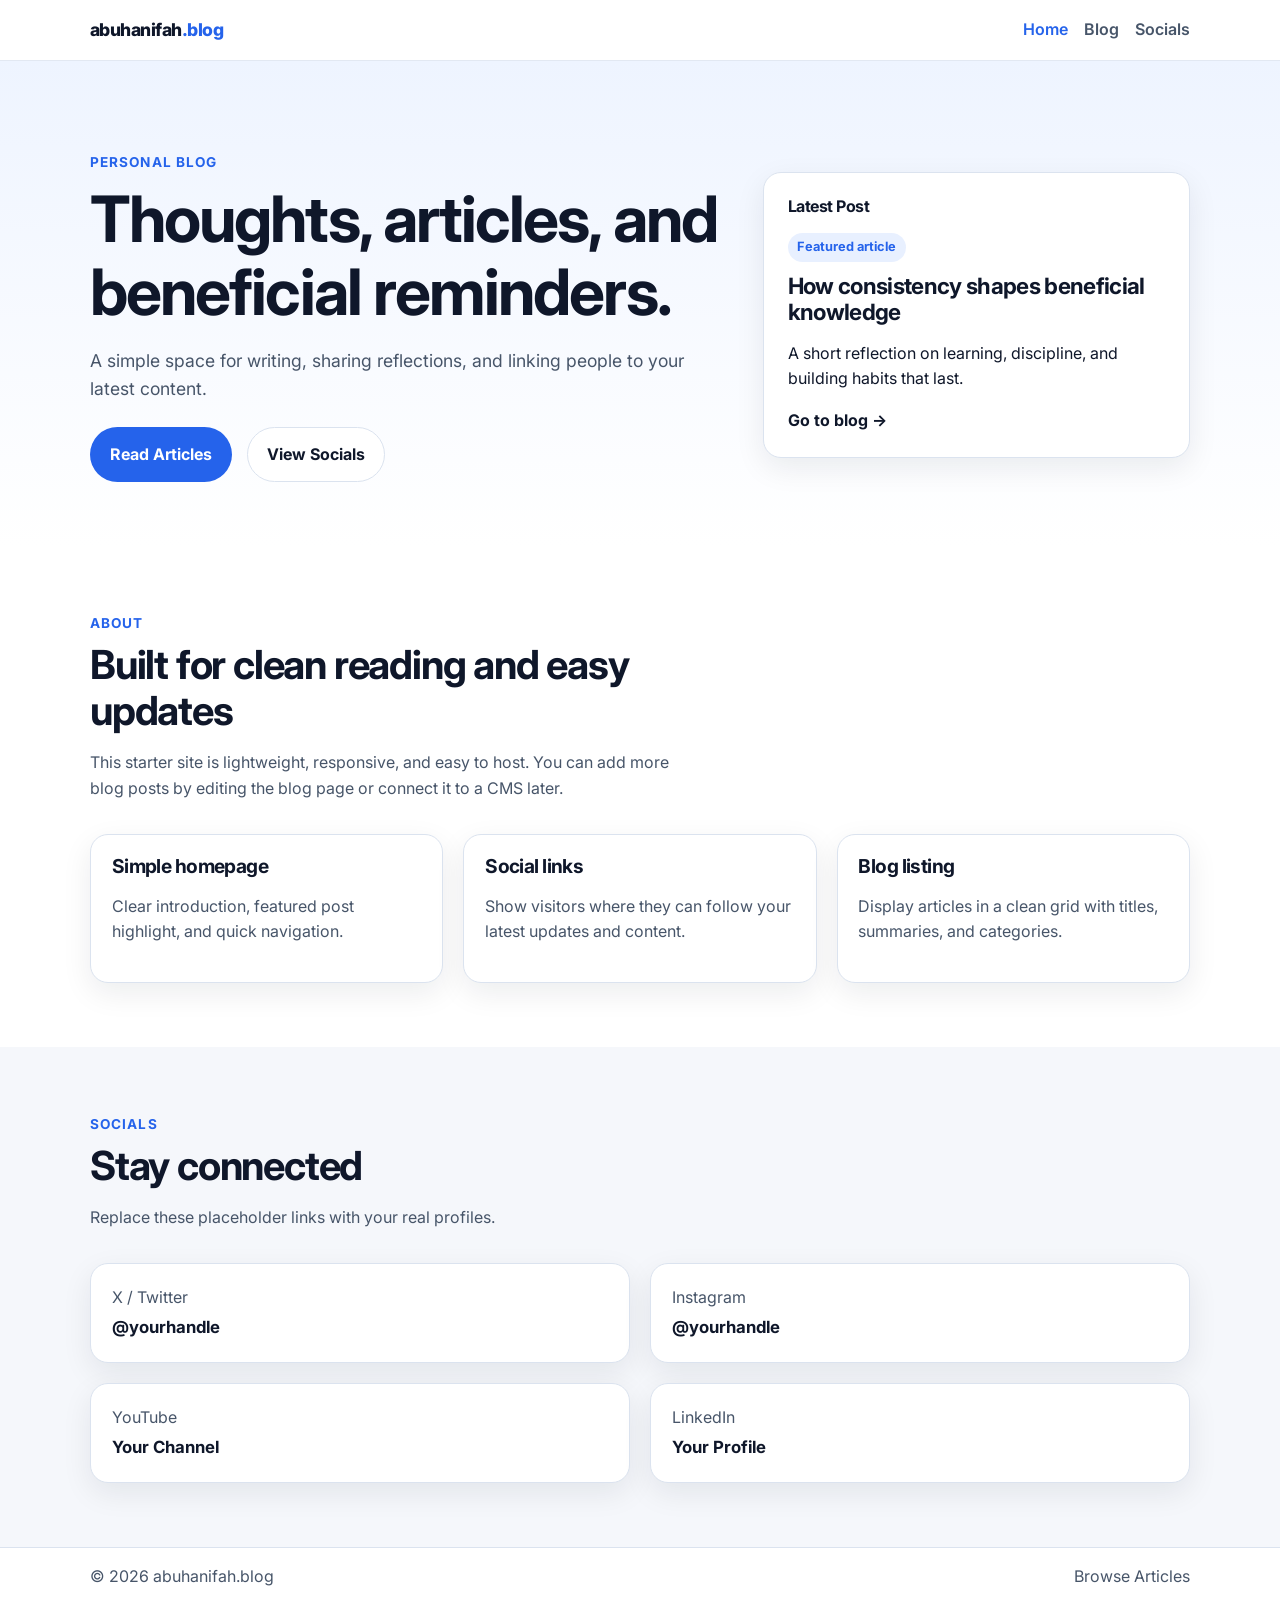
==== index.html @ 2b9542d7 "Test" ====
<!DOCTYPE html>
<html lang="en">
<head>
  <meta charset="UTF-8" />
  <meta name="viewport" content="width=device-width, initial-scale=1.0" />
  <meta name="description" content="Abu Hanifah Blog - reflections, articles, and social links." />
  <title>Abu Hanifah Blog</title>
  <link rel="preconnect" href="https://fonts.googleapis.com">
  <link rel="preconnect" href="https://fonts.gstatic.com" crossorigin>
  <link href="https://fonts.googleapis.com/css2?family=Inter:wght@400;500;600;700;800&display=swap" rel="stylesheet">
  <link rel="stylesheet" href="style.css" />
</head>
<body>
  <header class="site-header">
    <div class="container nav-wrap">
      <a href="index.html" class="logo">abuhanifah<span>.blog</span></a>
      <nav class="nav">
        <a href="index.html" class="active">Home</a>
        <a href="blog.html">Blog</a>
        <a href="#socials">Socials</a>
      </nav>
    </div>
  </header>

  <main>
    <section class="hero">
      <div class="container hero-grid">
        <div>
          <p class="eyebrow">Personal blog</p>
          <h1>Thoughts, articles, and beneficial reminders.</h1>
          <p class="lead">
            A simple space for writing, sharing reflections, and linking people to your latest content.
          </p>
          <div class="hero-actions">
            <a href="blog.html" class="btn btn-primary">Read Articles</a>
            <a href="#socials" class="btn btn-secondary">View Socials</a>
          </div>
        </div>
        <div class="hero-card">
          <h2>Latest Post</h2>
          <p class="post-tag">Featured article</p>
          <h3>How consistency shapes beneficial knowledge</h3>
          <p>
            A short reflection on learning, discipline, and building habits that last.
          </p>
          <a href="blog.html" class="text-link">Go to blog →</a>
        </div>
      </div>
    </section>

    <section class="section">
      <div class="container">
        <div class="section-head">
          <p class="eyebrow">About</p>
          <h2>Built for clean reading and easy updates</h2>
          <p>
            This starter site is lightweight, responsive, and easy to host. You can add more blog posts by editing the blog page or connect it to a CMS later.
          </p>
        </div>

        <div class="feature-grid">
          <article class="card">
            <h3>Simple homepage</h3>
            <p>Clear introduction, featured post highlight, and quick navigation.</p>
          </article>
          <article class="card">
            <h3>Social links</h3>
            <p>Show visitors where they can follow your latest updates and content.</p>
          </article>
          <article class="card">
            <h3>Blog listing</h3>
            <p>Display articles in a clean grid with titles, summaries, and categories.</p>
          </article>
        </div>
      </div>
    </section>

    <section class="section section-alt" id="socials">
      <div class="container">
        <div class="section-head">
          <p class="eyebrow">Socials</p>
          <h2>Stay connected</h2>
          <p>Replace these placeholder links with your real profiles.</p>
        </div>

        <div class="social-grid">
          <a class="social-card" href="#" target="_blank" rel="noopener noreferrer">
            <span class="social-label">X / Twitter</span>
            <strong>@yourhandle</strong>
          </a>
          <a class="social-card" href="#" target="_blank" rel="noopener noreferrer">
            <span class="social-label">Instagram</span>
            <strong>@yourhandle</strong>
          </a>
          <a class="social-card" href="#" target="_blank" rel="noopener noreferrer">
            <span class="social-label">YouTube</span>
            <strong>Your Channel</strong>
          </a>
          <a class="social-card" href="#" target="_blank" rel="noopener noreferrer">
            <span class="social-label">LinkedIn</span>
            <strong>Your Profile</strong>
          </a>
        </div>
      </div>
    </section>
  </main>

  <footer class="site-footer">
    <div class="container footer-wrap">
      <p>© <span id="year"></span> abuhanifah.blog</p>
      <a href="blog.html">Browse Articles</a>
    </div>
  </footer>

  <script src="script.js"></script>
</body>
</html>
---- style.css ----
:root {
  --bg: #0b1220;
  --bg-soft: #121a2b;
  --surface: #ffffff;
  --surface-muted: #f5f7fb;
  --text: #0f172a;
  --text-soft: #475569;
  --line: #dbe3ef;
  --primary: #2563eb;
  --primary-dark: #1d4ed8;
  --white: #ffffff;
  --shadow: 0 10px 30px rgba(15, 23, 42, 0.08);
  --radius: 18px;
}

* { box-sizing: border-box; }
html { scroll-behavior: smooth; }
body {
  margin: 0;
  font-family: 'Inter', system-ui, -apple-system, BlinkMacSystemFont, 'Segoe UI', sans-serif;
  color: var(--text);
  background: var(--surface);
  line-height: 1.6;
}

a { color: inherit; text-decoration: none; }
img { max-width: 100%; display: block; }

.container {
  width: min(1100px, calc(100% - 2rem));
  margin: 0 auto;
}

.site-header {
  position: sticky;
  top: 0;
  z-index: 10;
  background: rgba(255,255,255,0.9);
  backdrop-filter: blur(10px);
  border-bottom: 1px solid rgba(219, 227, 239, 0.8);
}

.nav-wrap,
.footer-wrap {
  display: flex;
  align-items: center;
  justify-content: space-between;
  gap: 1rem;
  padding: 1rem 0;
}

.logo {
  font-weight: 800;
  font-size: 1.1rem;
  letter-spacing: -0.03em;
}
.logo span { color: var(--primary); }

.nav {
  display: flex;
  gap: 1rem;
  flex-wrap: wrap;
}

.nav a {
  font-weight: 600;
  color: var(--text-soft);
}

.nav a.active,
.nav a:hover,
.text-link:hover,
.site-footer a:hover {
  color: var(--primary);
}

.hero,
.page-hero {
  background: linear-gradient(180deg, #eef4ff 0%, #ffffff 100%);
}

.hero {
  padding: 5.5rem 0 4rem;
}

.page-hero {
  padding: 4.5rem 0 2rem;
}

.hero-grid {
  display: grid;
  grid-template-columns: 1.2fr 0.8fr;
  gap: 2rem;
  align-items: center;
}

.eyebrow {
  display: inline-block;
  margin: 0 0 0.5rem;
  font-size: 0.85rem;
  font-weight: 700;
  text-transform: uppercase;
  letter-spacing: 0.08em;
  color: var(--primary);
}

h1, h2, h3 {
  margin-top: 0;
  line-height: 1.15;
  letter-spacing: -0.03em;
}

h1 {
  font-size: clamp(2.2rem, 6vw, 4rem);
  margin-bottom: 1rem;
}

h2 {
  font-size: clamp(1.8rem, 4vw, 2.5rem);
  margin-bottom: 0.75rem;
}

h3 {
  font-size: 1.2rem;
  margin-bottom: 0.5rem;
}

.lead {
  font-size: 1.1rem;
  color: var(--text-soft);
  max-width: 60ch;
}

.lead.narrow { max-width: 45ch; }

.hero-actions {
  display: flex;
  gap: 0.9rem;
  margin-top: 1.5rem;
  flex-wrap: wrap;
}

.btn {
  display: inline-flex;
  align-items: center;
  justify-content: center;
  padding: 0.85rem 1.2rem;
  border-radius: 999px;
  font-weight: 700;
  border: 1px solid transparent;
}

.btn-primary {
  background: var(--primary);
  color: var(--white);
}
.btn-primary:hover { background: var(--primary-dark); }

.btn-secondary {
  background: var(--white);
  border-color: var(--line);
}

.hero-card,
.card,
.social-card,
.post-card {
  background: var(--white);
  border: 1px solid var(--line);
  border-radius: var(--radius);
  box-shadow: var(--shadow);
}

.hero-card {
  padding: 1.5rem;
}

.hero-card h2 {
  font-size: 1rem;
  margin-bottom: 0.3rem;
}

.hero-card h3 {
  font-size: 1.4rem;
  margin-bottom: 0.75rem;
}

.section {
  padding: 4rem 0;
}

.section-alt {
  background: var(--surface-muted);
}

.section-head {
  margin-bottom: 2rem;
  max-width: 60ch;
}

.section-head p:last-child {
  color: var(--text-soft);
}

.feature-grid,
.social-grid,
.blog-grid {
  display: grid;
  gap: 1.25rem;
}

.feature-grid {
  grid-template-columns: repeat(3, 1fr);
}

.social-grid {
  grid-template-columns: repeat(2, 1fr);
}

.blog-grid {
  grid-template-columns: repeat(3, 1fr);
}

.card,
.post-card,
.social-card {
  padding: 1.3rem;
}

.card p,
.post-card p,
.social-card .social-label {
  color: var(--text-soft);
}

.social-card {
  display: flex;
  flex-direction: column;
  gap: 0.25rem;
}

.social-card strong {
  font-size: 1.05rem;
}

.post-tag {
  display: inline-block;
  margin-bottom: 0.7rem;
  padding: 0.25rem 0.6rem;
  border-radius: 999px;
  background: #e8f0ff;
  color: var(--primary);
  font-size: 0.8rem;
  font-weight: 700;
}

.text-link {
  font-weight: 700;
}

.site-footer {
  border-top: 1px solid var(--line);
  background: #fff;
}

.site-footer p,
.site-footer a {
  color: var(--text-soft);
  margin: 0;
}

@media (max-width: 900px) {
  .hero-grid,
  .feature-grid,
  .blog-grid {
    grid-template-columns: 1fr;
  }

  .social-grid {
    grid-template-columns: 1fr;
  }
}

@media (max-width: 600px) {
  .nav-wrap,
  .footer-wrap {
    flex-direction: column;
    align-items: flex-start;
  }

  .hero {
    padding-top: 4rem;
  }

  h1 {
    font-size: 2.2rem;
  }
}
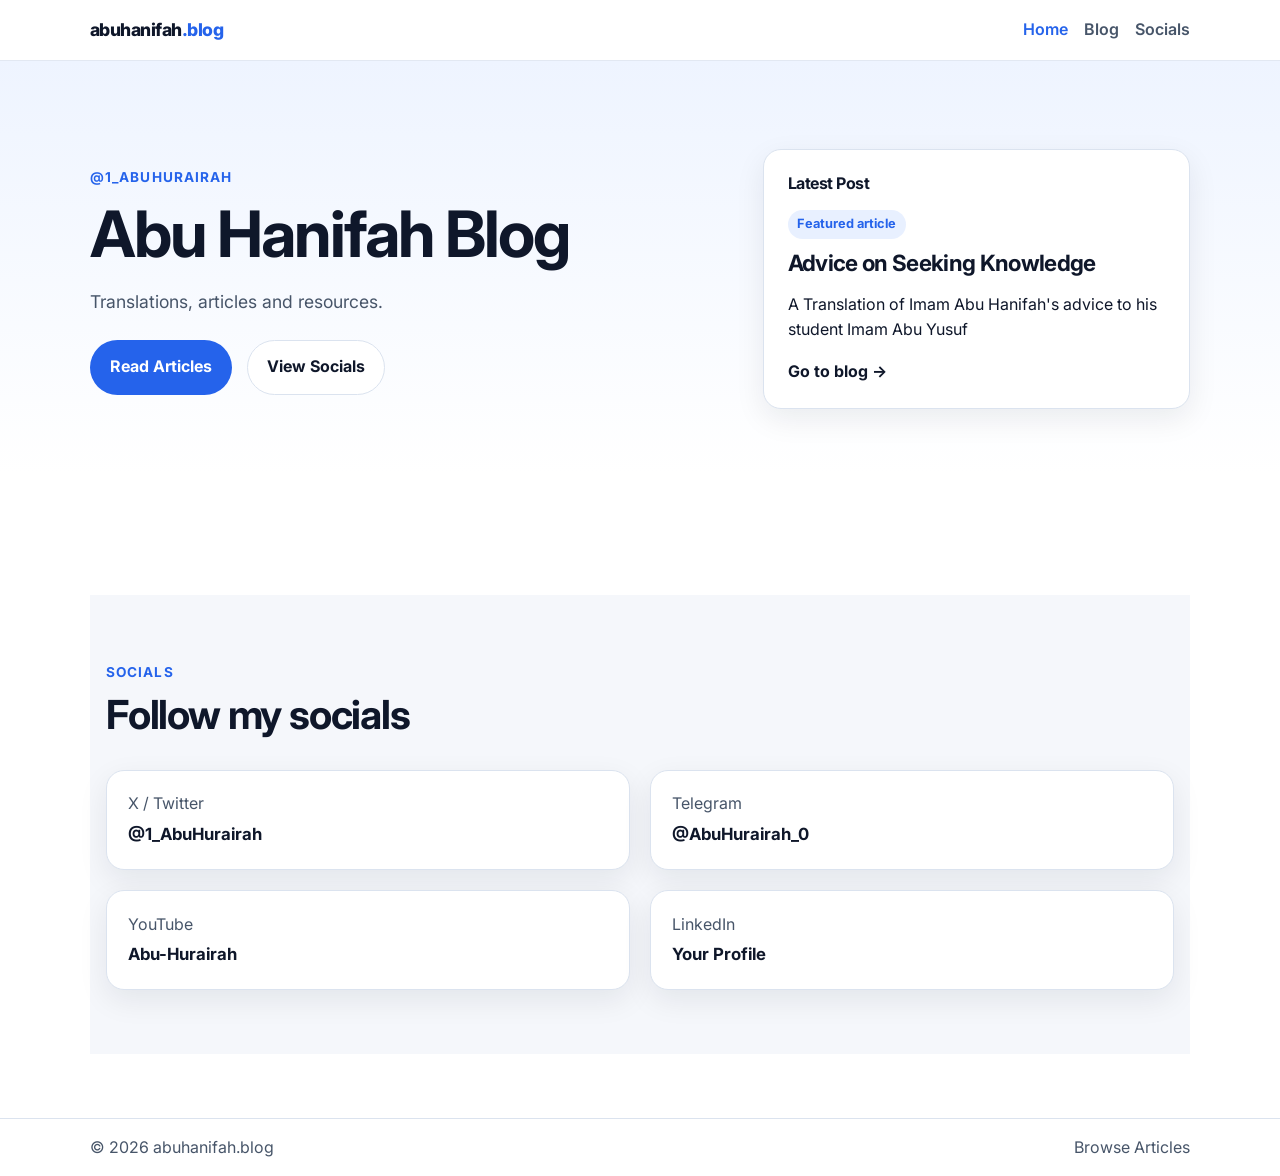
==== commit 0cfa42ea: "Update 2" ====
--- a/index.html
+++ b/index.html
@@ -4,7 +4,7 @@
   <meta charset="UTF-8" />
   <meta name="viewport" content="width=device-width, initial-scale=1.0" />
   <meta name="description" content="Abu Hanifah Blog - reflections, articles, and social links." />
-  <title>Abu Hanifah Blog</title>
+  <title>Abu Hanifah</title>
   <link rel="preconnect" href="https://fonts.googleapis.com">
   <link rel="preconnect" href="https://fonts.gstatic.com" crossorigin>
   <link href="https://fonts.googleapis.com/css2?family=Inter:wght@400;500;600;700;800&display=swap" rel="stylesheet">
@@ -22,79 +22,84 @@
     </div>
   </header>
 
+  <!--Main Title Section-->
   <main>
     <section class="hero">
       <div class="container hero-grid">
         <div>
-          <p class="eyebrow">Personal blog</p>
-          <h1>Thoughts, articles, and beneficial reminders.</h1>
+          <p class="eyebrow">@1_abuhurairah</p>
+          <h1>Abu Hanifah Blog</h1>
           <p class="lead">
-            A simple space for writing, sharing reflections, and linking people to your latest content.
+            Translations, articles and resources.
           </p>
           <div class="hero-actions">
             <a href="blog.html" class="btn btn-primary">Read Articles</a>
             <a href="#socials" class="btn btn-secondary">View Socials</a>
           </div>
         </div>
+        <!--Featured Article Section-->
         <div class="hero-card">
           <h2>Latest Post</h2>
           <p class="post-tag">Featured article</p>
-          <h3>How consistency shapes beneficial knowledge</h3>
+          <h3>Advice on Seeking Knowledge</h3>
           <p>
-            A short reflection on learning, discipline, and building habits that last.
+            A Translation of Imam Abu Hanifah's advice to his student Imam Abu Yusuf
           </p>
           <a href="blog.html" class="text-link">Go to blog →</a>
         </div>
       </div>
     </section>
 
+    <!--About Section-->
     <section class="section">
       <div class="container">
         <div class="section-head">
-          <p class="eyebrow">About</p>
-          <h2>Built for clean reading and easy updates</h2>
+          <p class="eyebrow"></p>
+          <h2></h2>
           <p>
-            This starter site is lightweight, responsive, and easy to host. You can add more blog posts by editing the blog page or connect it to a CMS later.
+            
           </p>
         </div>
 
+        <!--Featured Section
         <div class="feature-grid">
           <article class="card">
-            <h3>Simple homepage</h3>
-            <p>Clear introduction, featured post highlight, and quick navigation.</p>
+            <h3></h3>
+            <p></p>
           </article>
           <article class="card">
-            <h3>Social links</h3>
-            <p>Show visitors where they can follow your latest updates and content.</p>
+            <h3></h3>
+            <p></p>
           </article>
           <article class="card">
-            <h3>Blog listing</h3>
-            <p>Display articles in a clean grid with titles, summaries, and categories.</p>
+            <h3></h3>
+            <p></p>
           </article>
         </div>
       </div>
-    </section>
+    </section>-->
 
+    <!--Socials section-->
     <section class="section section-alt" id="socials">
       <div class="container">
         <div class="section-head">
           <p class="eyebrow">Socials</p>
-          <h2>Stay connected</h2>
-          <p>Replace these placeholder links with your real profiles.</p>
+          <h2>Follow my socials</h2>
+          <p></p>
         </div>
 
         <div class="social-grid">
-          <a class="social-card" href="#" target="_blank" rel="noopener noreferrer">
+          <a class="social-card" href="https://x.com/1_AbuHurairah" target="_blank" rel="noopener noreferrer">
             <span class="social-label">X / Twitter</span>
-            <strong>@yourhandle</strong>
+            <strong>@1_AbuHurairah</strong>
           </a>
-          <a class="social-card" href="#" target="_blank" rel="noopener noreferrer">
-            <span class="social-label">Instagram</span>
-            <strong>@yourhandle</strong>
+          <a class="social-card" href="https://t.me/AbuHurairah_0" target="_blank" rel="noopener noreferrer">
+            <span class="social-label">Telegram</span>
+            <strong>@AbuHurairah_0</strong>
           </a>
-          <a class="social-card" href="#" target="_blank" rel="noopener noreferrer">
+          <a class="social-card" href="https://www.youtube.com/@1_AbuHurairah" target="_blank" rel="noopener noreferrer">
             <span class="social-label">YouTube</span>
-            <strong>Your Channel</strong>
+            <strong>Abu-Hurairah</strong>
           </a>
           <a class="social-card" href="#" target="_blank" rel="noopener noreferrer">
             <span class="social-label">LinkedIn</span>
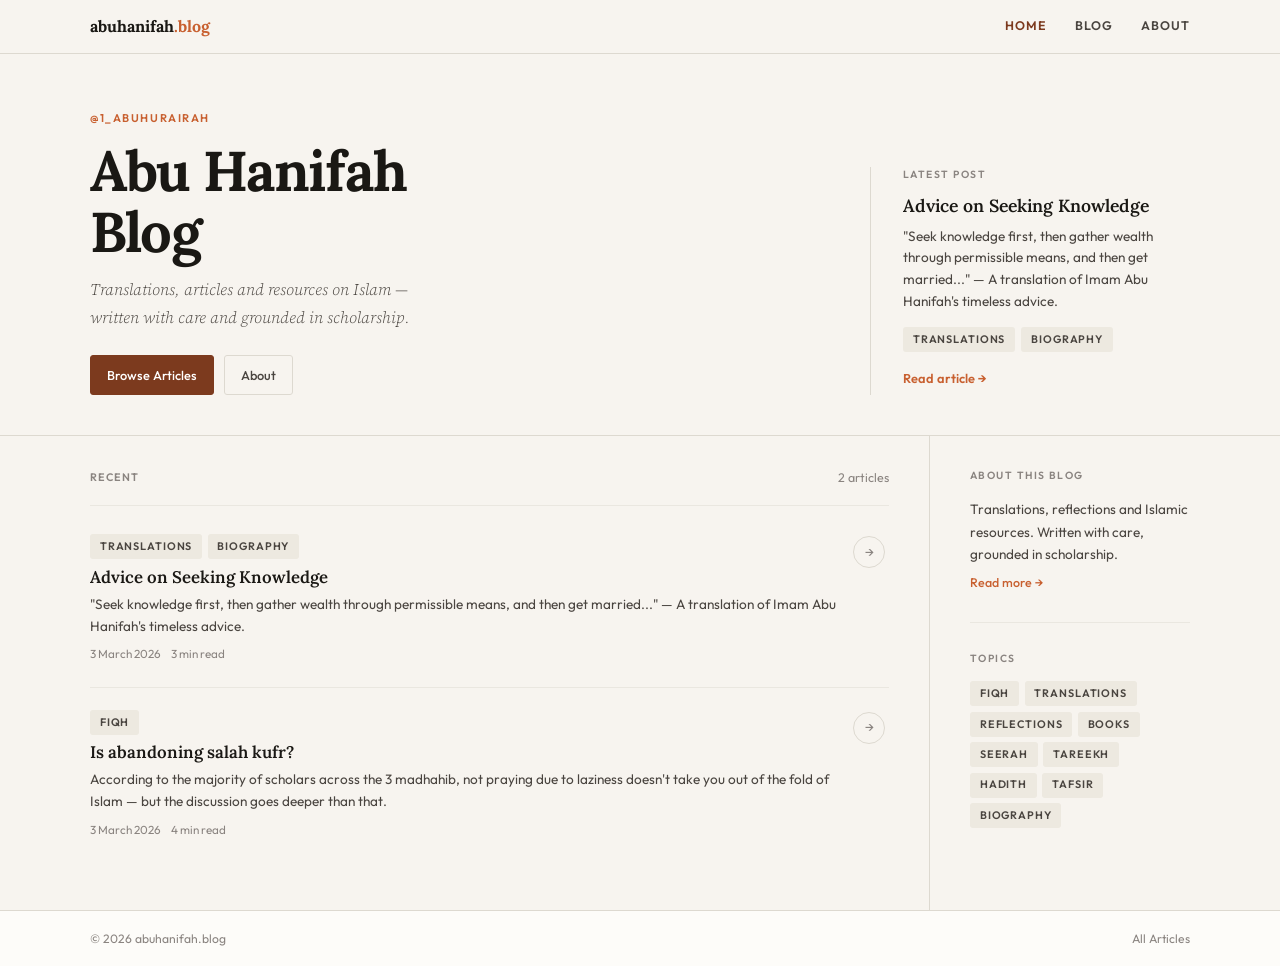
==== commit b1aaf7e1: "VERSION 3 - ENTIRE TEMPLATE CHANGE" ====
--- a/index.html
+++ b/index.html
@@ -3,11 +3,11 @@
 <head>
   <meta charset="UTF-8" />
   <meta name="viewport" content="width=device-width, initial-scale=1.0" />
-  <meta name="description" content="Abu Hanifah Blog - reflections, articles, and social links." />
+  <meta name="description" content="Abu Hanifah Blog — Translations, reflections, and Islamic resources." />
   <title>Abu Hanifah</title>
   <link rel="preconnect" href="https://fonts.googleapis.com">
   <link rel="preconnect" href="https://fonts.gstatic.com" crossorigin>
-  <link href="https://fonts.googleapis.com/css2?family=Inter:wght@400;500;600;700;800&display=swap" rel="stylesheet">
+  <link href="https://fonts.googleapis.com/css2?family=Lora:ital,wght@0,400;0,600;0,700;1,400;1,600&family=Source+Serif+4:ital,opsz,wght@0,8..60,300;0,8..60,400;1,8..60,300;1,8..60,400&family=Outfit:wght@300;400;500;600&display=swap" rel="stylesheet">
   <link rel="stylesheet" href="style.css" />
 </head>
 <body>
@@ -17,94 +17,43 @@
       <nav class="nav">
         <a href="index.html" class="active">Home</a>
         <a href="blog.html">Blog</a>
-        <a href="#socials">Socials</a>
+        <a href="about.html">About</a>
       </nav>
     </div>
   </header>
 
-  <!--Main Title Section-->
   <main>
-    <section class="hero">
-      <div class="container hero-grid">
-        <div>
-          <p class="eyebrow">@1_abuhurairah</p>
-          <h1>Abu Hanifah Blog</h1>
-          <p class="lead">
-            Translations, articles and resources.
-          </p>
-          <div class="hero-actions">
-            <a href="blog.html" class="btn btn-primary">Read Articles</a>
-            <a href="#socials" class="btn btn-secondary">View Socials</a>
+    <section class="home-hero">
+      <div class="container">
+        <div class="home-hero-inner">
+          <div class="home-hero-left">
+            <span class="kicker">@1_abuhurairah</span>
+            <h1>Abu Hanifah<br>Blog</h1>
+            <p class="home-tagline">Translations, articles and resources on Islam — written with care and grounded in scholarship.</p>
+            <div style="margin-top: 1.5rem; display: flex; gap: 0.6rem; flex-wrap: wrap;">
+              <a href="blog.html" class="btn btn-primary">Browse Articles</a>
+              <a href="about.html" class="btn btn-ghost">About</a>
+            </div>
           </div>
-        </div>
-        <!--Featured Article Section-->
-        <div class="hero-card">
-          <h2>Latest Post</h2>
-          <p class="post-tag">Featured article</p>
-          <h3>Advice on Seeking Knowledge</h3>
-          <p>
-            A Translation of Imam Abu Hanifah's advice to his student Imam Abu Yusuf
-          </p>
-          <a href="blog.html" class="text-link">Go to blog →</a>
+          <div class="home-hero-right" id="latest-post-block">
+            <!-- injected by JS -->
+          </div>
         </div>
       </div>
     </section>
 
-    <!--About Section-->
-    <section class="section">
+    <!-- Recent posts -->
+    <section>
       <div class="container">
-        <div class="section-head">
-          <p class="eyebrow"></p>
-          <h2></h2>
-          <p>
-            
-          </p>
-        </div>
-
-        <!--Featured Section
-        <div class="feature-grid">
-          <article class="card">
-            <h3></h3>
-            <p></p>
-          </article>
-          <article class="card">
-            <h3></h3>
-            <p></p>
-          </article>
-          <article class="card">
-            <h3></h3>
-            <p></p>
-          </article>
-        </div>
-      </div>
-    </section>-->
-
-    <!--Socials section-->
-    <section class="section section-alt" id="socials">
-      <div class="container">
-        <div class="section-head">
-          <p class="eyebrow">Socials</p>
-          <h2>Follow my socials</h2>
-          <p></p>
-        </div>
-
-        <div class="social-grid">
-          <a class="social-card" href="https://x.com/1_AbuHurairah" target="_blank" rel="noopener noreferrer">
-            <span class="social-label">X / Twitter</span>
-            <strong>@1_AbuHurairah</strong>
-          </a>
-          <a class="social-card" href="https://t.me/AbuHurairah_0" target="_blank" rel="noopener noreferrer">
-            <span class="social-label">Telegram</span>
-            <strong>@AbuHurairah_0</strong>
-          </a>
-          <a class="social-card" href="https://www.youtube.com/@1_AbuHurairah" target="_blank" rel="noopener noreferrer">
-            <span class="social-label">YouTube</span>
-            <strong>Abu-Hurairah</strong>
-          </a>
-          <a class="social-card" href="#" target="_blank" rel="noopener noreferrer">
-            <span class="social-label">LinkedIn</span>
-            <strong>Your Profile</strong>
-          </a>
+        <div class="content-layout">
+          <div class="posts-column">
+            <div class="posts-filter-bar">
+              <span class="filter-label">Recent</span>
+              <span class="posts-count" id="home-count"></span>
+            </div>
+            <div class="post-list" id="home-post-list"></div>
+          </div>
+          <aside class="sidebar" id="home-sidebar"></aside>
         </div>
       </div>
     </section>
@@ -113,10 +62,57 @@
   <footer class="site-footer">
     <div class="container footer-wrap">
       <p>© <span id="year"></span> abuhanifah.blog</p>
-      <a href="blog.html">Browse Articles</a>
+      <a href="blog.html">All Articles</a>
     </div>
   </footer>
 
+  <script src="posts.js"></script>
   <script src="script.js"></script>
+  <script>
+    document.getElementById('year').textContent = new Date().getFullYear();
+
+    // Latest post
+    const latest = POSTS[POSTS.length - 1];
+    document.getElementById('latest-post-block').innerHTML = `
+      <span class="latest-label">Latest Post</span>
+      <div class="latest-title"><a href="${latest.file}" style="color:inherit;">${latest.title}</a></div>
+      <div class="latest-excerpt">${latest.excerpt}</div>
+      <div style="display:flex; gap:0.4rem; flex-wrap:wrap; margin-bottom:0.85rem;">
+        ${latest.tags.map(t => `<span class="tag" style="cursor:default; pointer-events:none;">${t}</span>`).join('')}
+      </div>
+      <a href="${latest.file}" class="text-link">Read article →</a>
+    `;
+
+    // Post list (all, max 6 on home)
+    const listEl = document.getElementById('home-post-list');
+    const shown = [...POSTS].reverse().slice(0, 6);
+    document.getElementById('home-count').textContent = `${POSTS.length} article${POSTS.length !== 1 ? 's' : ''}`;
+    listEl.innerHTML = shown.map(p => `
+      <div class="post-item">
+        <div class="post-item-left">
+          <div class="post-item-tags">${p.tags.map(t => `<span class="tag" style="cursor:default;">${t}</span>`).join('')}</div>
+          <div class="post-item-title"><a href="${p.file}">${p.title}</a></div>
+          <div class="post-item-excerpt">${p.excerpt}</div>
+          <div class="post-item-meta"><span>${p.date}</span><span>${p.readTime} read</span></div>
+        </div>
+        <div><a href="${p.file}" class="read-arrow" title="Read">→</a></div>
+      </div>
+    `).join('');
+
+    // Sidebar
+    document.getElementById('home-sidebar').innerHTML = `
+      <div class="sidebar-section sidebar-about">
+        <span class="sidebar-heading">About this blog</span>
+        <p>Translations, reflections and Islamic resources. Written with care, grounded in scholarship.</p>
+        <a href="about.html">Read more →</a>
+      </div>
+      <div class="sidebar-section">
+        <span class="sidebar-heading">Topics</span>
+        <div class="sidebar-tag-list">
+          ${TAGS.map(t => `<a href="blog.html?tag=${t}" class="tag">${t}</a>`).join('')}
+        </div>
+      </div>
+    `;
+  </script>
 </body>
 </html>
--- a/style.css
+++ b/style.css
@@ -1,298 +1,325 @@
+@import url('https://fonts.googleapis.com/css2?family=Lora:ital,wght@0,400;0,600;0,700;1,400;1,600&family=Source+Serif+4:ital,opsz,wght@0,8..60,300;0,8..60,400;1,8..60,300;1,8..60,400&family=Outfit:wght@300;400;500;600&display=swap');
+
 :root {
-  --bg: #0b1220;
-  --bg-soft: #121a2b;
-  --surface: #ffffff;
-  --surface-muted: #f5f7fb;
-  --text: #0f172a;
-  --text-soft: #475569;
-  --line: #dbe3ef;
-  --primary: #2563eb;
-  --primary-dark: #1d4ed8;
-  --white: #ffffff;
-  --shadow: 0 10px 30px rgba(15, 23, 42, 0.08);
-  --radius: 18px;
-}
-
-* { box-sizing: border-box; }
+  --bg:          #f7f4ef;
+  --bg-deep:     #f0ece4;
+  --surface:     #fdfcf9;
+  --ink:         #1a1814;
+  --ink-mid:     #4a4540;
+  --ink-soft:    #8a8480;
+  --line:        #ddd9d0;
+  --line-light:  #eae7e0;
+  --accent:      #7c3a1e;
+  --accent-light:#c86030;
+  --tag-bg:      #ede9e0;
+  --radius:      3px;
+  --radius-md:   6px;
+  --max-prose:   680px;
+}
+
+*, *::before, *::after { box-sizing: border-box; margin: 0; padding: 0; }
 html { scroll-behavior: smooth; }
+
 body {
-  margin: 0;
-  font-family: 'Inter', system-ui, -apple-system, BlinkMacSystemFont, 'Segoe UI', sans-serif;
-  color: var(--text);
-  background: var(--surface);
+  font-family: 'Outfit', system-ui, sans-serif;
+  background: var(--bg);
+  color: var(--ink);
   line-height: 1.6;
+  -webkit-font-smoothing: antialiased;
 }
 
 a { color: inherit; text-decoration: none; }
 img { max-width: 100%; display: block; }
 
 .container {
-  width: min(1100px, calc(100% - 2rem));
+  width: min(1100px, calc(100% - 2.5rem));
   margin: 0 auto;
 }
 
+/* HEADER */
 .site-header {
-  position: sticky;
-  top: 0;
-  z-index: 10;
-  background: rgba(255,255,255,0.9);
-  backdrop-filter: blur(10px);
-  border-bottom: 1px solid rgba(219, 227, 239, 0.8);
-}
-
-.nav-wrap,
-.footer-wrap {
-  display: flex;
-  align-items: center;
-  justify-content: space-between;
-  gap: 1rem;
-  padding: 1rem 0;
-}
-
+  position: sticky; top: 0; z-index: 100;
+  background: rgba(247, 244, 239, 0.96);
+  backdrop-filter: blur(12px);
+  border-bottom: 1px solid var(--line);
+}
+.nav-wrap {
+  display: flex; align-items: center; justify-content: space-between;
+  padding: 0.85rem 0; gap: 1.5rem;
+}
 .logo {
-  font-weight: 800;
-  font-size: 1.1rem;
-  letter-spacing: -0.03em;
-}
-.logo span { color: var(--primary); }
-
-.nav {
-  display: flex;
-  gap: 1rem;
-  flex-wrap: wrap;
-}
-
+  font-family: 'Lora', Georgia, serif;
+  font-size: 1rem; font-weight: 700; color: var(--ink);
+  transition: opacity 0.18s;
+}
+.logo:hover { opacity: 0.55; }
+.logo span { color: var(--accent-light); }
+.nav { display: flex; gap: 1.75rem; align-items: center; }
 .nav a {
-  font-weight: 600;
-  color: var(--text-soft);
-}
-
-.nav a.active,
-.nav a:hover,
-.text-link:hover,
-.site-footer a:hover {
-  color: var(--primary);
-}
-
-.hero,
-.page-hero {
-  background: linear-gradient(180deg, #eef4ff 0%, #ffffff 100%);
-}
-
-.hero {
-  padding: 5.5rem 0 4rem;
-}
-
-.page-hero {
-  padding: 4.5rem 0 2rem;
-}
-
-.hero-grid {
-  display: grid;
-  grid-template-columns: 1.2fr 0.8fr;
-  gap: 2rem;
-  align-items: center;
-}
-
-.eyebrow {
-  display: inline-block;
-  margin: 0 0 0.5rem;
-  font-size: 0.85rem;
-  font-weight: 700;
-  text-transform: uppercase;
-  letter-spacing: 0.08em;
-  color: var(--primary);
-}
-
-h1, h2, h3 {
-  margin-top: 0;
-  line-height: 1.15;
-  letter-spacing: -0.03em;
-}
-
-h1 {
-  font-size: clamp(2.2rem, 6vw, 4rem);
-  margin-bottom: 1rem;
-}
-
-h2 {
-  font-size: clamp(1.8rem, 4vw, 2.5rem);
-  margin-bottom: 0.75rem;
-}
-
-h3 {
-  font-size: 1.2rem;
+  font-size: 0.78rem; font-weight: 600;
+  letter-spacing: 0.08em; text-transform: uppercase;
+  color: var(--ink-mid); transition: color 0.18s;
+}
+.nav a.active, .nav a:hover { color: var(--accent); }
+
+/* HOME HERO */
+.home-hero {
+  padding: 3.5rem 0 2.5rem;
+  border-bottom: 1px solid var(--line);
+}
+.home-hero-inner {
+  display: grid; grid-template-columns: 1fr 320px;
+  gap: 3rem; align-items: end;
+}
+.kicker {
+  font-size: 0.7rem; font-weight: 600;
+  letter-spacing: 0.14em; text-transform: uppercase;
+  color: var(--accent-light); display: block; margin-bottom: 0.75rem;
+}
+.home-hero h1 {
+  font-family: 'Lora', Georgia, serif;
+  font-size: clamp(2.2rem, 5vw, 3.5rem);
+  line-height: 1.1; letter-spacing: -0.025em; font-weight: 700;
+  margin-bottom: 0.85rem;
+}
+.home-tagline {
+  font-family: 'Source Serif 4', Georgia, serif;
+  font-size: 1rem; font-style: italic; font-weight: 300;
+  color: var(--ink-mid); max-width: 44ch; line-height: 1.7;
+}
+.home-hero-right {
+  border-left: 1px solid var(--line); padding-left: 2rem;
+  padding-bottom: 0.25rem;
+}
+.latest-label {
+  font-size: 0.65rem; font-weight: 600;
+  letter-spacing: 0.14em; text-transform: uppercase;
+  color: var(--ink-soft); margin-bottom: 0.75rem; display: block;
+}
+.latest-title {
+  font-family: 'Lora', Georgia, serif;
+  font-size: 1.1rem; line-height: 1.3; font-weight: 600;
+  color: var(--ink); margin-bottom: 0.45rem;
+}
+.latest-excerpt {
+  font-size: 0.85rem; color: var(--ink-mid); line-height: 1.6; margin-bottom: 0.9rem;
+}
+
+/* TAG STRIP */
+.tag-strip {
+  padding: 1.1rem 0; border-bottom: 1px solid var(--line);
+  display: flex; align-items: center; gap: 0.5rem; flex-wrap: wrap;
+}
+.tag-strip-label {
+  font-size: 0.65rem; font-weight: 600;
+  letter-spacing: 0.12em; text-transform: uppercase;
+  color: var(--ink-soft); margin-right: 0.3rem;
+}
+
+/* CONTENT SPLIT */
+.content-layout {
+  display: grid; grid-template-columns: 1fr 260px; gap: 0;
+}
+.posts-column {
+  padding: 2rem 2.5rem 3rem 0;
+  border-right: 1px solid var(--line);
+}
+.sidebar { padding: 2rem 0 3rem 2.5rem; }
+
+/* FILTER BAR */
+.posts-filter-bar {
+  display: flex; align-items: center; gap: 0.45rem;
+  flex-wrap: wrap; margin-bottom: 1.75rem;
+  padding-bottom: 1.1rem; border-bottom: 1px solid var(--line-light);
+}
+.filter-label {
+  font-size: 0.68rem; font-weight: 600;
+  letter-spacing: 0.1em; text-transform: uppercase;
+  color: var(--ink-soft); margin-right: 0.2rem;
+}
+.posts-count { font-size: 0.78rem; color: var(--ink-soft); margin-left: auto; }
+
+/* POST LIST */
+.post-list { display: flex; flex-direction: column; }
+.post-item {
+  padding: 1.4rem 0;
+  border-bottom: 1px solid var(--line-light);
+  display: grid; grid-template-columns: 1fr 36px;
+  gap: 1rem; align-items: start;
+}
+.post-item:first-child { padding-top: 0; }
+.post-item:last-child { border-bottom: none; }
+.post-item-tags { display: flex; gap: 0.35rem; flex-wrap: wrap; margin-bottom: 0.45rem; }
+.post-item-title {
+  font-family: 'Lora', Georgia, serif;
+  font-size: 1.05rem; font-weight: 600; line-height: 1.3;
+  color: var(--ink); margin-bottom: 0.35rem;
+  transition: color 0.18s;
+}
+.post-item-title:hover { color: var(--accent); }
+.post-item-excerpt {
+  font-size: 0.85rem; color: var(--ink-mid); line-height: 1.6;
   margin-bottom: 0.5rem;
-}
-
-.lead {
-  font-size: 1.1rem;
-  color: var(--text-soft);
-  max-width: 60ch;
-}
-
-.lead.narrow { max-width: 45ch; }
-
-.hero-actions {
-  display: flex;
-  gap: 0.9rem;
-  margin-top: 1.5rem;
-  flex-wrap: wrap;
-}
-
+  display: -webkit-box; -webkit-line-clamp: 2;
+  -webkit-box-orient: vertical; overflow: hidden;
+}
+.post-item-meta { font-size: 0.73rem; color: var(--ink-soft); }
+.post-item-meta span { margin-right: 0.65rem; }
+.read-arrow {
+  display: inline-flex; align-items: center; justify-content: center;
+  width: 32px; height: 32px;
+  border: 1px solid var(--line); border-radius: 50%;
+  font-size: 0.85rem; color: var(--ink-soft);
+  transition: all 0.18s; flex-shrink: 0; margin-top: 2px;
+}
+.read-arrow:hover { border-color: var(--accent); color: var(--accent); background: var(--tag-bg); }
+.no-results { padding: 2.5rem 0; font-size: 0.9rem; color: var(--ink-soft); font-style: italic; }
+
+/* TAGS */
+.tag {
+  display: inline-block; padding: 0.17rem 0.55rem;
+  border-radius: var(--radius); background: var(--tag-bg);
+  color: var(--ink-mid); font-size: 0.68rem; font-weight: 600;
+  text-transform: uppercase; letter-spacing: 0.08em;
+  cursor: pointer; border: 1px solid transparent;
+  transition: all 0.18s; user-select: none;
+}
+.tag:hover, .tag.active { background: var(--accent); color: #fff; border-color: var(--accent); }
+.tag.tag-all.active { background: var(--ink); color: #fff; border-color: var(--ink); }
+.tag.tag-all:not(.active):hover { background: var(--accent); color: #fff; border-color: var(--accent); }
+
+/* SIDEBAR */
+.sidebar-section { margin-bottom: 1.75rem; padding-bottom: 1.75rem; border-bottom: 1px solid var(--line-light); }
+.sidebar-section:last-child { border-bottom: none; margin-bottom: 0; }
+.sidebar-heading {
+  font-size: 0.65rem; font-weight: 600;
+  letter-spacing: 0.14em; text-transform: uppercase;
+  color: var(--ink-soft); margin-bottom: 0.85rem; display: block;
+}
+.sidebar-tag-list { display: flex; flex-wrap: wrap; gap: 0.35rem; }
+.sidebar-recent { display: flex; flex-direction: column; gap: 0.8rem; }
+.sidebar-recent-item a {
+  font-family: 'Lora', Georgia, serif;
+  font-size: 0.875rem; line-height: 1.35; font-weight: 600;
+  color: var(--ink); transition: color 0.18s;
+}
+.sidebar-recent-item a:hover { color: var(--accent); }
+.sidebar-recent-item .meta { font-size: 0.7rem; color: var(--ink-soft); margin-top: 0.15rem; }
+.sidebar-about p { font-size: 0.85rem; color: var(--ink-mid); line-height: 1.65; }
+.sidebar-about a { font-size: 0.78rem; color: var(--accent-light); font-weight: 500; display: inline-block; margin-top: 0.45rem; }
+.sidebar-about a:hover { text-decoration: underline; }
+
+/* PAGE HERO */
+.page-hero { padding: 2.75rem 0 2rem; border-bottom: 1px solid var(--line); }
+.page-hero .kicker { margin-bottom: 0.5rem; }
+.page-hero h1 {
+  font-family: 'Lora', Georgia, serif;
+  font-size: clamp(1.75rem, 4vw, 2.6rem);
+  line-height: 1.12; letter-spacing: -0.02em; font-weight: 700; margin-bottom: 0.5rem;
+}
+.page-hero .subtitle {
+  font-family: 'Source Serif 4', Georgia, serif;
+  font-style: italic; font-size: 0.975rem;
+  color: var(--ink-mid); font-weight: 300; max-width: 52ch;
+}
+
+/* ARTICLE */
+.article-layout { display: grid; grid-template-columns: 1fr 240px; gap: 0; }
+.article-main { padding: 2.5rem 2.5rem 3rem 0; border-right: 1px solid var(--line); }
+.article-sidebar { padding: 2.5rem 0 3rem 2.5rem; }
+.article-meta-row {
+  display: flex; align-items: center; gap: 0.65rem; flex-wrap: wrap;
+  margin-bottom: 2rem; padding-bottom: 1.25rem; border-bottom: 1px solid var(--line-light);
+}
+.meta-date { font-size: 0.75rem; color: var(--ink-soft); }
+.article-body {
+  font-family: 'Source Serif 4', Georgia, serif;
+  font-size: 1.025rem; line-height: 1.82; color: var(--ink-mid);
+  max-width: var(--max-prose);
+}
+.article-body p { margin-bottom: 1.15rem; }
+.article-body h3 {
+  font-family: 'Lora', Georgia, serif;
+  font-size: 1.15rem; font-weight: 700; color: var(--ink);
+  letter-spacing: -0.01em; margin: 2rem 0 0.6rem;
+}
+.article-body h3:first-child { margin-top: 0; }
+.article-body blockquote {
+  margin: 1.5rem 0; padding: 1rem 1.4rem;
+  border-left: 3px solid var(--accent-light);
+  background: var(--bg-deep);
+  border-radius: 0 var(--radius-md) var(--radius-md) 0;
+}
+.article-body blockquote p { font-style: italic; color: var(--ink); margin: 0 0 0.5rem; font-size: 1rem; }
+.article-body blockquote p:last-child { margin: 0; }
+.article-footer {
+  margin-top: 2.5rem; padding-top: 1.5rem; border-top: 1px solid var(--line);
+  display: flex; align-items: center; justify-content: space-between;
+  gap: 1rem; flex-wrap: wrap;
+}
+
+/* ABOUT */
+.about-body { display: grid; grid-template-columns: 1fr 260px; gap: 0; padding: 2.5rem 0 3rem; }
+.about-prose { padding-right: 3rem; border-right: 1px solid var(--line); }
+.about-prose p {
+  font-family: 'Source Serif 4', Georgia, serif;
+  font-size: 1.025rem; line-height: 1.8; color: var(--ink-mid); margin-bottom: 1.1rem;
+  max-width: var(--max-prose);
+}
+.about-sidebar { padding-left: 2.5rem; }
+.social-list { display: flex; flex-direction: column; gap: 0.5rem; }
+.social-item {
+  display: flex; flex-direction: column; padding: 0.7rem 0.9rem;
+  background: var(--surface); border: 1px solid var(--line);
+  border-radius: var(--radius-md); transition: border-color 0.18s, box-shadow 0.18s;
+}
+.social-item:hover { border-color: var(--accent); box-shadow: 0 2px 10px rgba(124,58,30,0.1); }
+.social-item .platform {
+  font-size: 0.65rem; font-weight: 600;
+  letter-spacing: 0.12em; text-transform: uppercase; color: var(--ink-soft);
+}
+.social-item .handle { font-size: 0.875rem; font-weight: 500; color: var(--ink); margin-top: 0.1rem; }
+
+/* BUTTONS */
 .btn {
-  display: inline-flex;
-  align-items: center;
-  justify-content: center;
-  padding: 0.85rem 1.2rem;
-  border-radius: 999px;
-  font-weight: 700;
-  border: 1px solid transparent;
-}
-
-.btn-primary {
-  background: var(--primary);
-  color: var(--white);
-}
-.btn-primary:hover { background: var(--primary-dark); }
-
-.btn-secondary {
-  background: var(--white);
-  border-color: var(--line);
-}
-
-.hero-card,
-.card,
-.social-card,
-.post-card {
-  background: var(--white);
-  border: 1px solid var(--line);
-  border-radius: var(--radius);
-  box-shadow: var(--shadow);
-}
-
-.hero-card {
-  padding: 1.5rem;
-}
-
-.hero-card h2 {
-  font-size: 1rem;
-  margin-bottom: 0.3rem;
-}
-
-.hero-card h3 {
-  font-size: 1.4rem;
-  margin-bottom: 0.75rem;
-}
-
-.section {
-  padding: 4rem 0;
-}
-
-.section-alt {
-  background: var(--surface-muted);
-}
-
-.section-head {
-  margin-bottom: 2rem;
-  max-width: 60ch;
-}
-
-.section-head p:last-child {
-  color: var(--text-soft);
-}
-
-.feature-grid,
-.social-grid,
-.blog-grid {
-  display: grid;
-  gap: 1.25rem;
-}
-
-.feature-grid {
-  grid-template-columns: repeat(3, 1fr);
-}
-
-.social-grid {
-  grid-template-columns: repeat(2, 1fr);
-}
-
-.blog-grid {
-  grid-template-columns: repeat(3, 1fr);
-}
-
-.card,
-.post-card,
-.social-card {
-  padding: 1.3rem;
-}
-
-.card p,
-.post-card p,
-.social-card .social-label {
-  color: var(--text-soft);
-}
-
-.social-card {
-  display: flex;
-  flex-direction: column;
-  gap: 0.25rem;
-}
-
-.social-card strong {
-  font-size: 1.05rem;
-}
-
-.post-tag {
-  display: inline-block;
-  margin-bottom: 0.7rem;
-  padding: 0.25rem 0.6rem;
-  border-radius: 999px;
-  background: #e8f0ff;
-  color: var(--primary);
-  font-size: 0.8rem;
-  font-weight: 700;
-}
-
+  display: inline-flex; align-items: center; gap: 0.35rem;
+  padding: 0.55rem 1rem; border-radius: var(--radius);
+  font-size: 0.8rem; font-weight: 500;
+  border: 1px solid transparent; cursor: pointer; transition: all 0.18s;
+}
+.btn-primary { background: var(--accent); color: #fff; border-color: var(--accent); }
+.btn-primary:hover { background: var(--accent-light); border-color: var(--accent-light); }
+.btn-ghost { background: transparent; color: var(--ink-mid); border-color: var(--line); }
+.btn-ghost:hover { border-color: var(--ink-mid); color: var(--ink); }
 .text-link {
-  font-weight: 700;
-}
-
-.site-footer {
-  border-top: 1px solid var(--line);
-  background: #fff;
-}
-
-.site-footer p,
-.site-footer a {
-  color: var(--text-soft);
-  margin: 0;
-}
-
-@media (max-width: 900px) {
-  .hero-grid,
-  .feature-grid,
-  .blog-grid {
-    grid-template-columns: 1fr;
-  }
-
-  .social-grid {
-    grid-template-columns: 1fr;
-  }
-}
-
-@media (max-width: 600px) {
-  .nav-wrap,
-  .footer-wrap {
-    flex-direction: column;
-    align-items: flex-start;
-  }
-
-  .hero {
-    padding-top: 4rem;
-  }
-
-  h1 {
-    font-size: 2.2rem;
-  }
-}
+  font-size: 0.8rem; font-weight: 600; color: var(--accent-light);
+  display: inline-flex; align-items: center; gap: 0.3rem; transition: gap 0.18s, opacity 0.18s;
+}
+.text-link:hover { gap: 0.5rem; opacity: 0.75; }
+
+/* FOOTER */
+.site-footer { border-top: 1px solid var(--line); background: var(--surface); }
+.footer-wrap { display: flex; align-items: center; justify-content: space-between; padding: 1.1rem 0; gap: 1rem; }
+.site-footer p, .site-footer a { font-size: 0.76rem; color: var(--ink-soft); margin: 0; transition: color 0.18s; }
+.site-footer a:hover { color: var(--accent); }
+
+/* ANIMATIONS */
+@keyframes fadeUp { from { opacity: 0; transform: translateY(10px); } to { opacity: 1; transform: translateY(0); } }
+.home-hero-left { animation: fadeUp 0.5s ease both; }
+.home-hero-right { animation: fadeUp 0.5s 0.1s ease both; }
+
+/* RESPONSIVE */
+@media (max-width: 860px) {
+  .home-hero-inner, .content-layout, .article-layout, .about-body { grid-template-columns: 1fr; }
+  .home-hero-right { border-left: none; border-top: 1px solid var(--line); padding: 1.5rem 0 0; }
+  .posts-column { padding: 2rem 0; border-right: none; border-bottom: 1px solid var(--line); }
+  .sidebar { padding: 2rem 0; }
+  .article-main { padding: 2rem 0; border-right: none; border-bottom: 1px solid var(--line); }
+  .article-sidebar { padding: 2rem 0; }
+  .about-prose { padding-right: 0; border-right: none; padding-bottom: 2rem; border-bottom: 1px solid var(--line); }
+  .about-sidebar { padding: 2rem 0 0; }
+}
+@media (max-width: 580px) {
+  .nav { gap: 1.25rem; }
+  .footer-wrap { flex-direction: column; align-items: flex-start; }
+}
